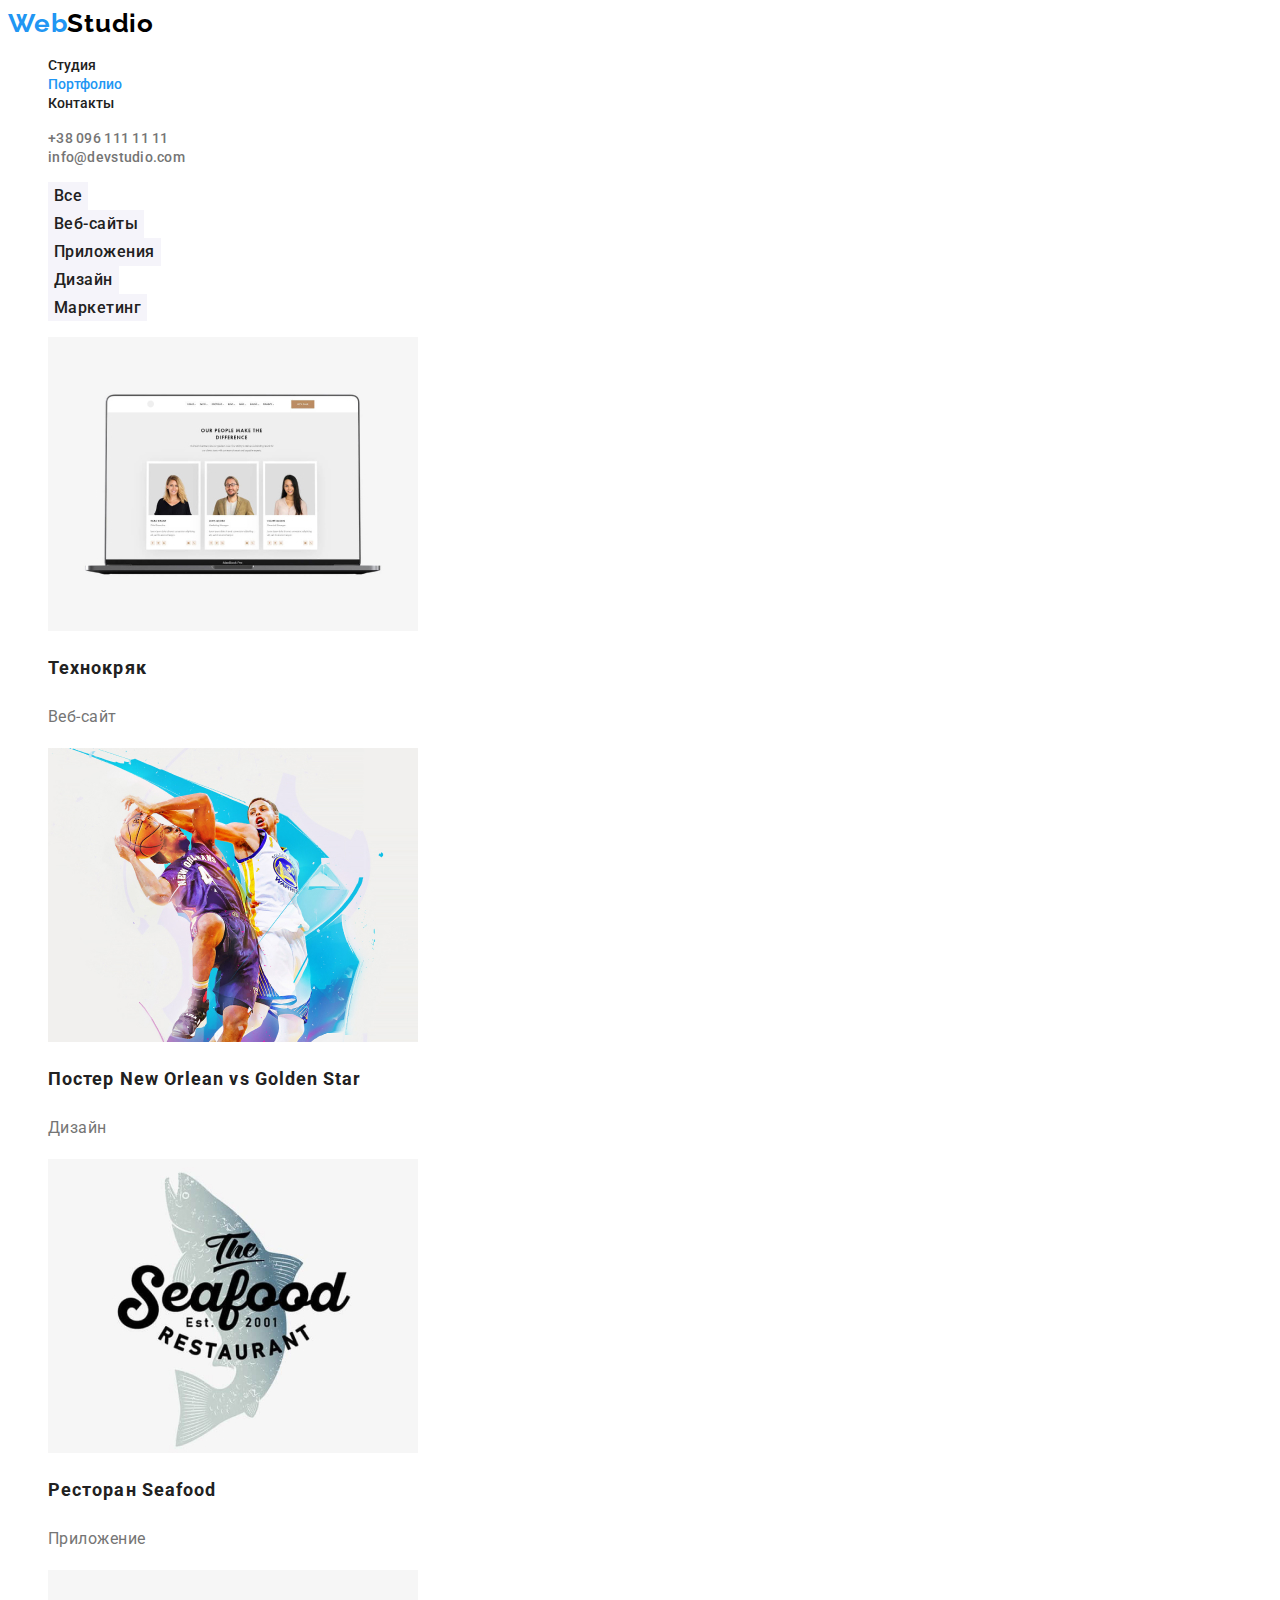
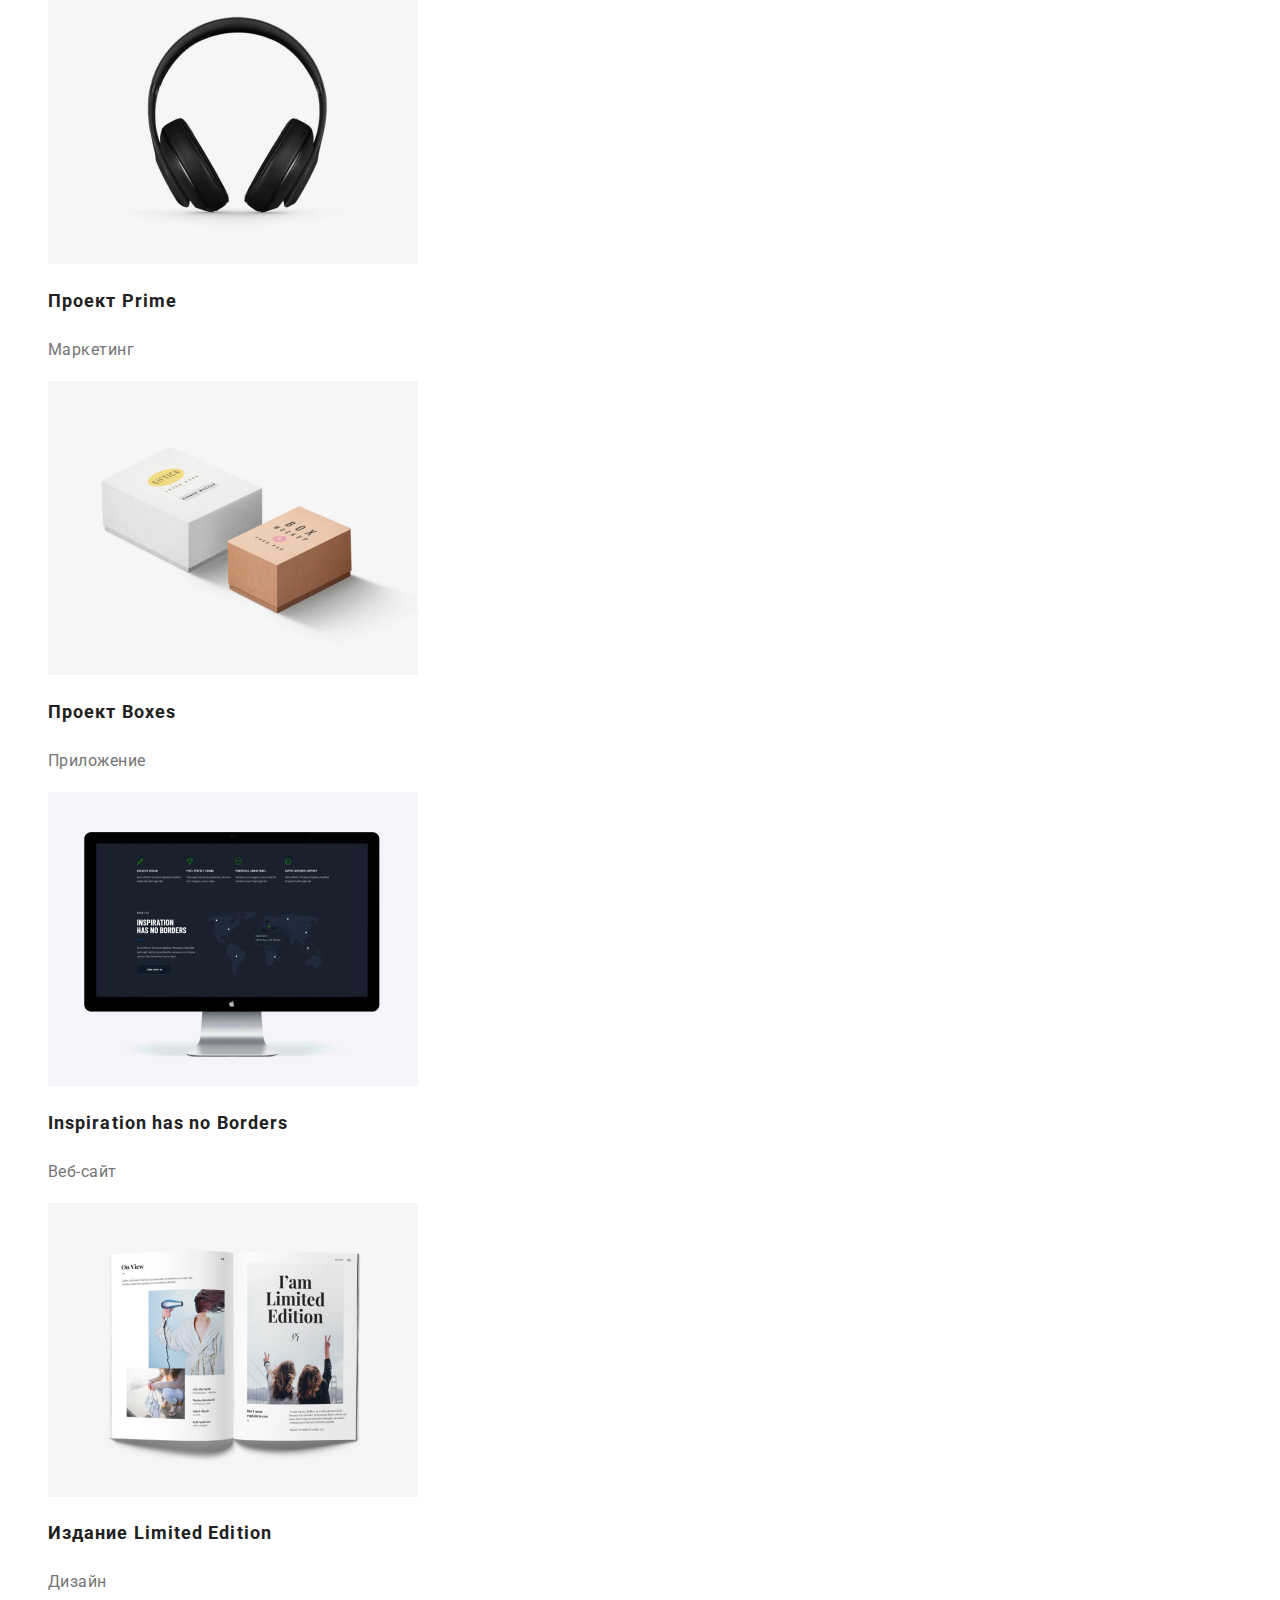
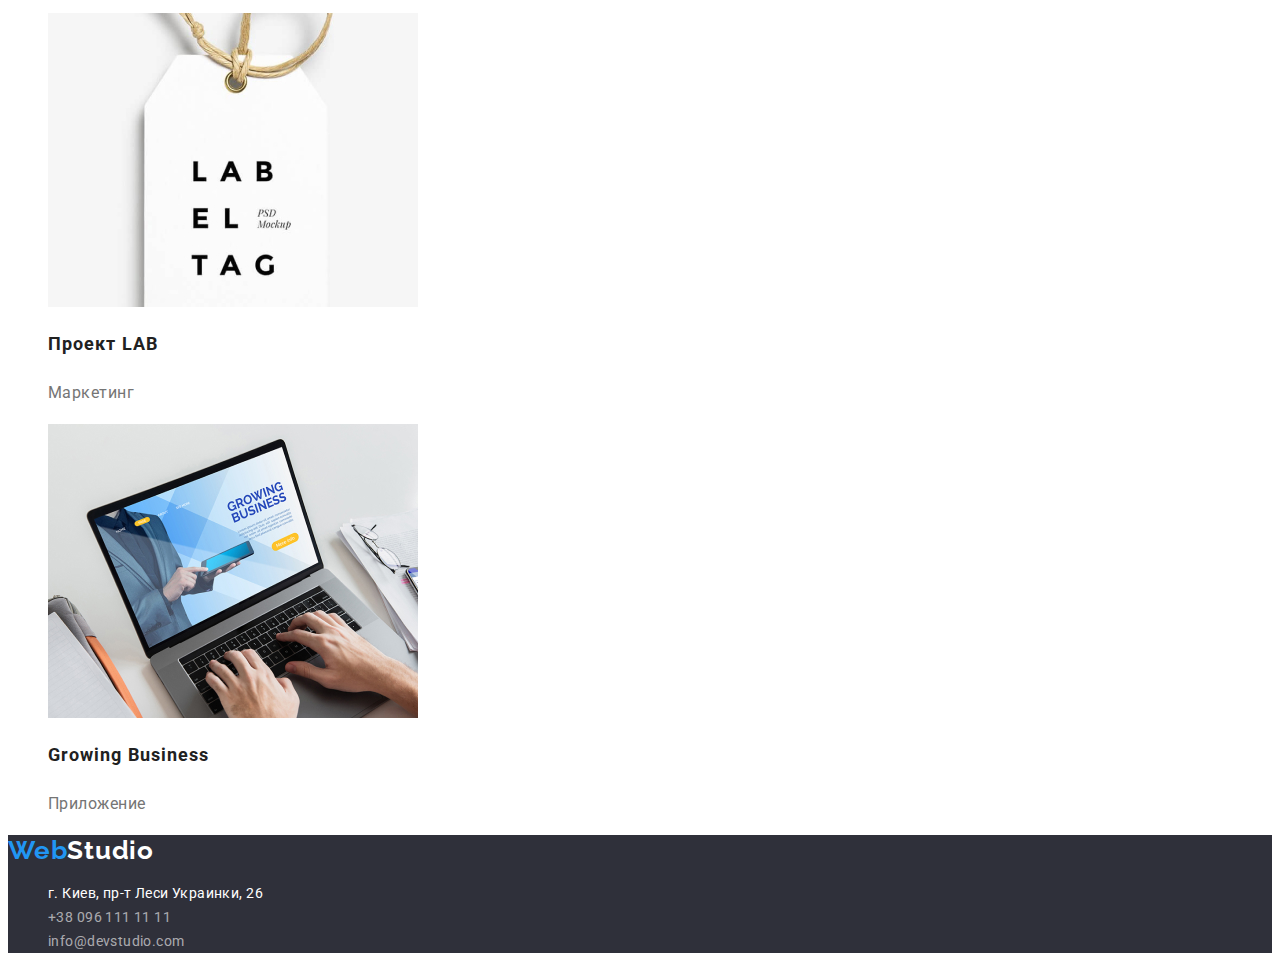
==== portfolio.html @ de0d5127 "HW 2 copy" ====
<!DOCTYPE html>
<html lang="ru">
<head>
    <meta charset="UTF-8">
    <meta http-equiv="X-UA-Compatible" content="IE=edge">
    <meta name="viewport" content="width=device-width, initial-scale=1.0">
    <link rel="preconnect" href="https://fonts.googleapis.com">
    <link rel="preconnect" href="https://fonts.gstatic.com" crossorigin>
    <link href="https://fonts.googleapis.com/css2?family=Raleway:wght@700&family=Roboto:wght@400;500;700;900&display=swap"
        rel="stylesheet">
    <link rel="stylesheet" href="./css/styles.css" />
    <title>Портфолио</title>
</head>
<body class="background">
    <header>
        <nav>
            <a href="./index.html" class="studio-name">Web<span class="second-logo-color-header">Studio</span></a>
            <ul class="no-li-style">
                <li><a class="link" href="./index.html">Студия</a></li>
                <li><a class="link current" href="./portfolio.html">Портфолио</a></li>
                <li><a class="link" href="">Контакты</a></li>
            </ul>
        </nav>
        <ul class="no-li-style">
            <li><a class="header-contacts" href="tel:+380961111111">+38 096 111 11 11</a></li>
            <li><a class="header-contacts" href="mailto:info@devstudio.com">info@devstudio.com</a></li>
        </ul>
    </header>
    <main>
        <section>
            <h1 class="hidding-text">Портфолио</h1>
            <ul class="no-li-style">
                <li><button class="portfolio-button" type="button">Все</button></li>
                <li><button class="portfolio-button" type="button">Веб-сайты</button></li>
                <li><button class="portfolio-button" type="button">Приложения</button></li>
                <li><button class="portfolio-button" type="button">Дизайн</button></li>
                <li><button class="portfolio-button" type="button">Маркетинг</button></li>
            </ul>
            
            <ul class="no-li-style">
                <li>
                    <img src="./images/group_1.jpg" alt="" width="370">
                    <h2 class="portfolio-name">Технокряк</h3>
                    <p class="portfolio-text">Веб-сайт</p>
                </li>
                <li>
                    <img src="./images/group_2.jpg" alt="" width="370">
                    <h2 class="portfolio-name">Постер <span lang="en">New Orlean vs Golden Star</span></h3>
                    <p class="portfolio-text">Дизайн</p>
                </li>
                <li>
                    <img src="./images/group_3.jpg" alt="" width="370">
                    <h2 class="portfolio-name">Ресторан <span lang="en">Seafood</span></h3>
                    <p class="portfolio-text">Приложение</p>
                </li>
                <li>
                    <img src="./images/group_4.jpg" alt="" width="370">
                    <h2 class="portfolio-name">Проект <span lang="en">Prime</span></h3>
                    <p class="portfolio-text">Маркетинг</p>
                </li>
                <li>
                    <img src="./images/group_5.jpg" alt="" width="370">
                    <h2 class="portfolio-name">Проект <span lang="en">Boxes</span></h3>
                    <p class="portfolio-text">Приложение</p>
                </li>
                <li>
                    <img src="./images/group_6.jpg" alt="" width="370">
                    <h2 class="portfolio-name" lang="en">Inspiration has no Borders</h3>
                    <p class="portfolio-text">Веб-сайт</p>
                </li>
                <li>
                    <img src="./images/group_7.jpg" alt="" width="370">
                    <h2 class="portfolio-name">Издание <span lang="en">Limited Edition</span></h3>
                    <p class="portfolio-text">Дизайн</p>
                </li>
                <li>
                    <img src="./images/group_8.jpg" alt="" width="370">
                    <h2 class="portfolio-name">Проект <span lang="en">LAB</span></h3>
                    <p class="portfolio-text">Маркетинг</p>
                </li>
                <li>
                    <img src="./images/group_9.jpg" alt="" width="370">
                    <h2 class="portfolio-name" lang="en">Growing Business</h3>
                    <p class="portfolio-text">Приложение</p>
                </li>
            </ul>
        </section>

    </main>
    <footer class="footer-section">
        <a href="./index.html" class="studio-name">Web<span class="second-logo-color-footer">Studio</span></a>
        <address>
            <ul class="no-li-style">
                <li class="studio-adress">г. Киев, пр-т Леси Украинки, 26</li>
                <li><a class="footer-contacts" href="tel:+380961111111">+38 096 111 11 11</a></li>
                <li><a class="footer-contacts" href="mailto:info@devstudio.com">info@devstudio.com</a></li>
            </ul>
        </address>
    </footer>
</body>
</html>
---- css/styles.css ----
:root {
  --studio-color: #2196f3;
  --second-studio-color: #212121;
  --third-studio-color: #757575;
  --main-background-color: #ffffff;
  --first-logo-color: #ffffff;
  --second-logo-color: #000000;
  --main-heading-color: #ffffff;
  --active-text-color: #ffffff;
  --second-background-color: #f5f4fa;
  --third-background-color: #2f303a;
  --footer-contacts-color: rgba(255, 255, 255, 0.6);
}

body {
  font-family: 'Roboto', sans-serif;
  background-color: var(--main-background-color);
  color: var(--third-studio-color);
}

.link.current {
  color: var(--studio-color);
}

.studio-name {
  font-family: Raleway, sans-serif;
  font-weight: bold;
  font-size: 26px;
  line-height: 1.19;
  text-decoration: none;
  letter-spacing: 0.03em;
  color: var(--studio-color);
}

.second-logo-color-footer {
  color: var(--first-logo-color);
}

.second-logo-color-header {
  color: var(--second-logo-color);
}

.link {
  font-weight: 500;
  font-size: 14px;
  line-height: 1.14;
  list-style-type: none;
  text-decoration: none;
  color: var(--second-studio-color);
}

.link:hover,
.link:focus {
  color: var(--studio-color);
}

.no-li-style {
  list-style-type: none;
}

.header-contacts {
  font-weight: 500;
  font-size: 14px;
  line-height: 1.14;
  letter-spacing: 0.02em;
  color: var(--third-studio-color);
  text-decoration: none;
}
.header-contacts:hover,
.header-contacts:focus {
  color: var(--studio-color);
}

.footer-contacts {
  font-style: normal;
  font-weight: normal;
  font-size: 14px;
  line-height: 1.7;
  letter-spacing: 0.03em;
  color: var(--footer-contacts-color);
  text-decoration: none;
}

.footer-contacts:hover,
.footer-contacts:focus {
  color: var(--studio-color);
}

.studio-adress {
  font-style: normal;
  font-weight: normal;
  font-size: 14px;
  line-height: 1.7;
  letter-spacing: 0.03em;
  color: var(--first-logo-color);
}

.footer-section,
.hero-section {
  background-color: var(--third-background-color);
}

.team-section {
  background-color: var(--second-background-color);
}

.first-heading {
  font-style: normal;
  font-weight: 900;
  font-size: 44px;
  line-height: 1.36;
  text-align: center;
  letter-spacing: 0.06em;
  text-transform: uppercase;
  color: var(--main-heading-color);
}

.peculiarities-heading {
  font-style: normal;
  font-weight: bold;
  font-size: 14px;
  line-height: 1.14;
  letter-spacing: 0.03em;
  text-transform: uppercase;
  color: var(--second-studio-color);
}

.team-member-name {
  font-style: normal;
  font-weight: 500;
  font-size: 16px;
  line-height: 1.18;
  text-align: center;
  letter-spacing: 0.03em;
  color: var(--second-studio-color);
}

.peculiarities-text {
  font-size: 14px;
  line-height: 1.71;
  letter-spacing: 0.03em;
}

.our-worcks-heading,
.our-team-heading {
  font-style: normal;
  font-weight: bold;
  font-size: 36px;
  line-height: 1.16;
  text-align: center;
  letter-spacing: 0.03em;
  color: var(--second-studio-color);
}

.position {
  font-weight: normal;
  font-size: 16px;
  line-height: 1.18;
  text-align: center;
  letter-spacing: 0.03em;
}

.hero-section-button {
  background: var(--studio-color);
  font-family: Roboto;
  box-shadow: 0px 4px 4px rgba(0, 0, 0, 0.15);
  font-style: normal;
  font-weight: bold;
  font-size: 16px;
  line-height: 1.87;
  display: flex;
  align-items: center;
  text-align: center;
  letter-spacing: 0.06em;
  color: var(--active-text-color);
  cursor: pointer;
  border: 0;
}

.portfolio-button {
  background: var(--second-background-color);
  font-family: Roboto;
  font-weight: 500;
  font-size: 16px;
  line-height: 1.62;
  text-align: center;
  letter-spacing: 0.03em;
  color: var(--second-studio-color);
  cursor: pointer;
  border: 0;
}

.portfolio-button:hover,
.portfolio-button:focus,
.portfolio-button:active {
  color: var(--active-text-color);
  background: var(--studio-color);
  box-shadow: 0px 3px 1px rgba(0, 0, 0, 0.1), 0px 1px 2px rgba(0, 0, 0, 0.08),
    0px 2px 2px rgba(0, 0, 0, 0.12);
}

.portfolio-name {
  font-weight: bold;
  font-size: 18px;
  line-height: 2;
  letter-spacing: 0.06em;
  color: var(--second-studio-color);
}

.portfolio-text {
  font-weight: normal;
  font-size: 16px;
  line-height: 1.87;
  letter-spacing: 0.03em;
  color: var(--third-studio-color);
}

.team-member-cart {
  background-color: var(--main-background-color);
}

.hidding-text {
  display: none;
}
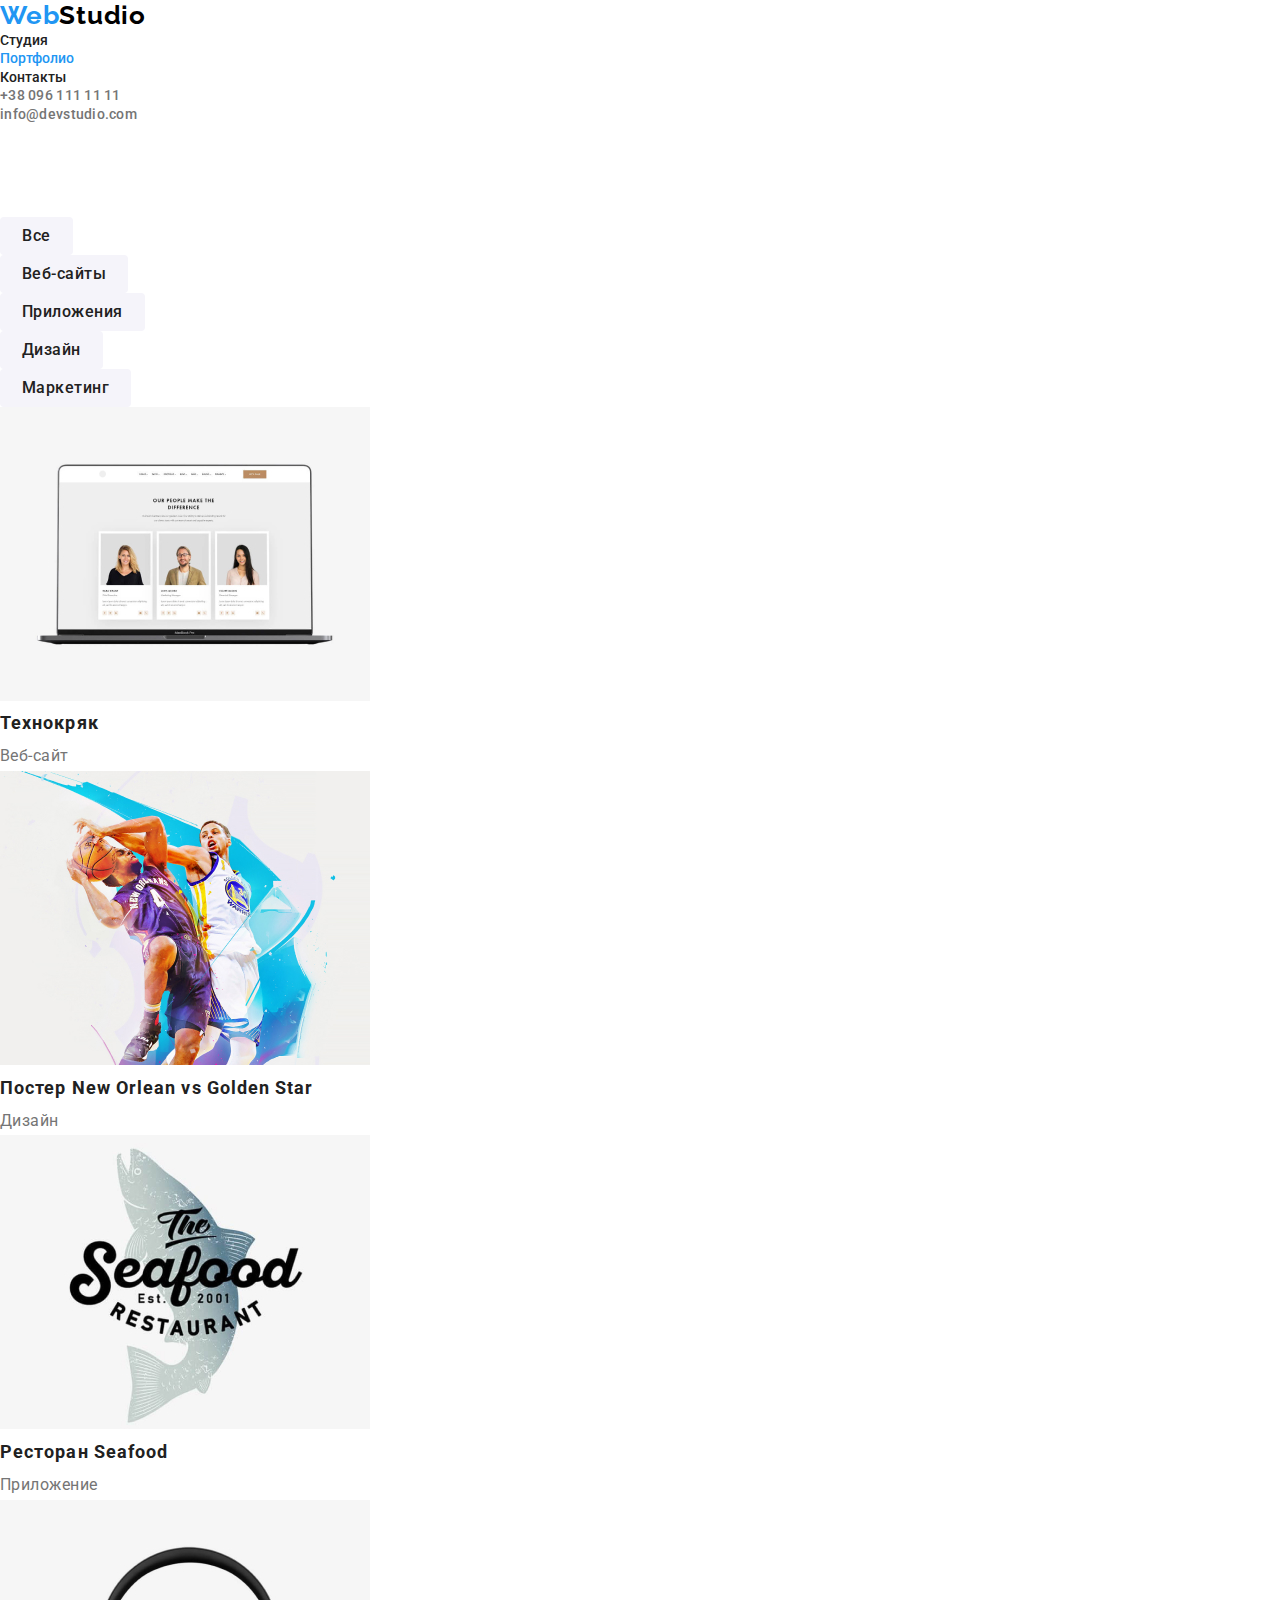
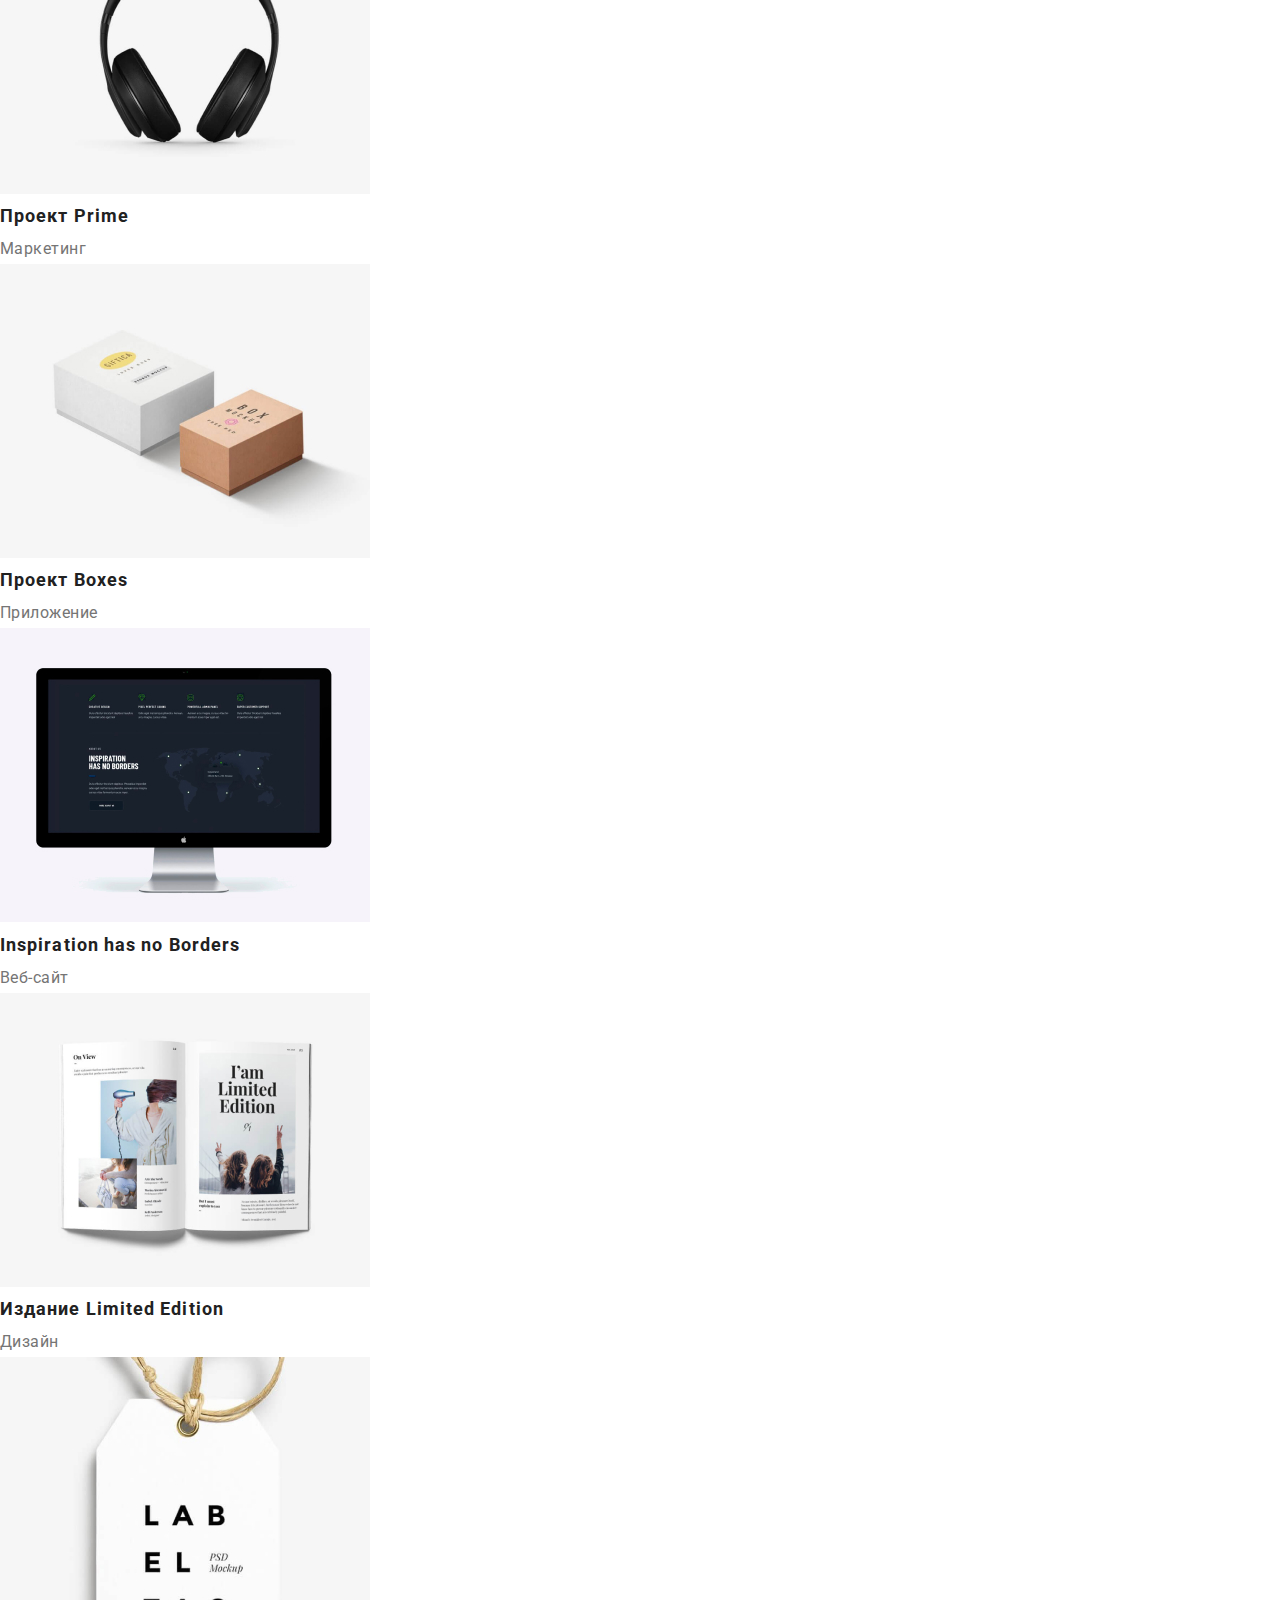
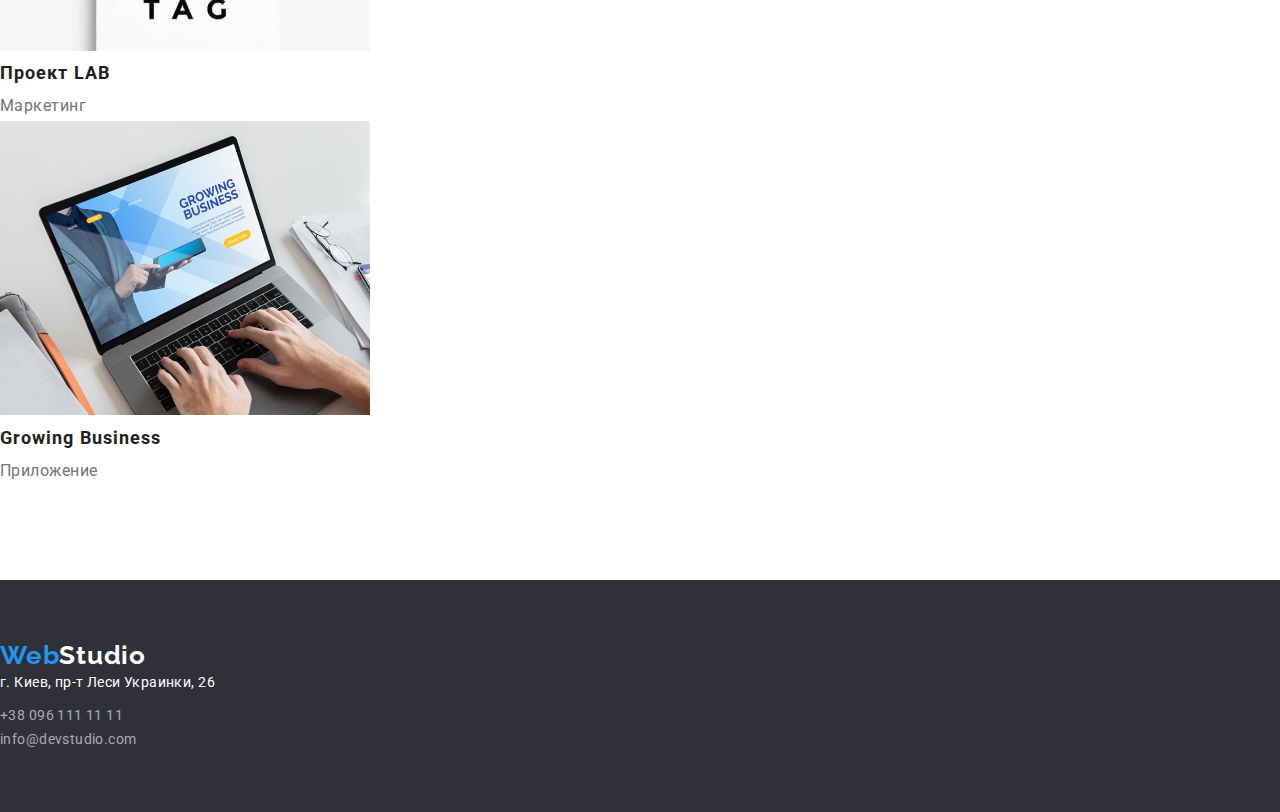
==== commit f20f58f5: "расставляет элементы по блокам" ====
--- a/portfolio.html
+++ b/portfolio.html
@@ -8,6 +8,7 @@
     <link rel="preconnect" href="https://fonts.gstatic.com" crossorigin>
     <link href="https://fonts.googleapis.com/css2?family=Raleway:wght@700&family=Roboto:wght@400;500;700;900&display=swap"
         rel="stylesheet">
+    <link rel="stylesheet" href="./css/modern-normalize.css" />
     <link rel="stylesheet" href="./css/styles.css" />
     <title>Портфолио</title>
 </head>
@@ -27,7 +28,7 @@
         </ul>
     </header>
     <main>
-        <section>
+        <section class="section">
             <h1 class="hidding-text">Портфолио</h1>
             <ul class="no-li-style">
                 <li><button class="portfolio-button" type="button">Все</button></li>
--- a/css/styles.css
+++ b/css/styles.css
@@ -10,6 +10,22 @@
   --second-background-color: #f5f4fa;
   --third-background-color: #2f303a;
   --footer-contacts-color: rgba(255, 255, 255, 0.6);
+  --border-color: #ececec;
+}
+
+h1,
+h2,
+h3,
+h4,
+h5,
+h6,
+p {
+  margin: 0;
+}
+
+ul {
+  margin: 0;
+  padding: 0;
 }
 
 body {
@@ -17,45 +33,20 @@
   background-color: var(--main-background-color);
   color: var(--third-studio-color);
 }
-
-.link.current {
-  color: var(--studio-color);
-}
-
-.studio-name {
-  font-family: Raleway, sans-serif;
-  font-weight: bold;
-  font-size: 26px;
-  line-height: 1.19;
-  text-decoration: none;
-  letter-spacing: 0.03em;
-  color: var(--studio-color);
-}
-
-.second-logo-color-footer {
-  color: var(--first-logo-color);
+/* HEADER */
+
+.container {
+  width: 1200px;
+  padding: 0 15px;
+  margin: 0 auto;
+}
+
+.header {
+  border: 1px solid var(--border-color);
 }
 
 .second-logo-color-header {
   color: var(--second-logo-color);
-}
-
-.link {
-  font-weight: 500;
-  font-size: 14px;
-  line-height: 1.14;
-  list-style-type: none;
-  text-decoration: none;
-  color: var(--second-studio-color);
-}
-
-.link:hover,
-.link:focus {
-  color: var(--studio-color);
-}
-
-.no-li-style {
-  list-style-type: none;
 }
 
 .header-contacts {
@@ -71,38 +62,79 @@
   color: var(--studio-color);
 }
 
-.footer-contacts {
-  font-style: normal;
-  font-weight: normal;
-  font-size: 14px;
-  line-height: 1.7;
-  letter-spacing: 0.03em;
-  color: var(--footer-contacts-color);
+.header-container {
+  display: flex;
+  align-items: center;
+  justify-content: space-between;
+  padding-top: 25px;
+  padding-bottom: 25px;
+}
+
+.nav-container {
+  display: flex;
+  align-items: center;
+}
+
+.header-links-container {
+  list-style-type: none;
+  display: flex;
+}
+
+.header-contacts-container {
+  list-style-type: none;
+  display: flex;
+}
+
+.link.current {
+  color: var(--studio-color);
+}
+
+.header-links {
+  margin-right: 50px;
+}
+
+.header-links:last-child {
+  margin-right: 0px;
+}
+
+.header-contacts-link {
+  margin-left: 50px;
+}
+
+.header-contacts-link:first-child {
+  margin-left: 0px;
+}
+
+.studio-name {
+  font-family: Raleway, sans-serif;
+  font-weight: bold;
+  font-size: 26px;
+  line-height: 1.19;
   text-decoration: none;
-}
-
-.footer-contacts:hover,
-.footer-contacts:focus {
-  color: var(--studio-color);
-}
-
-.studio-adress {
-  font-style: normal;
-  font-weight: normal;
-  font-size: 14px;
-  line-height: 1.7;
-  letter-spacing: 0.03em;
+  letter-spacing: 0.03em;
+  color: var(--studio-color);
+  margin-right: 93px;
+}
+
+.second-logo-color-footer {
   color: var(--first-logo-color);
 }
 
-.footer-section,
-.hero-section {
-  background-color: var(--third-background-color);
-}
-
-.team-section {
-  background-color: var(--second-background-color);
-}
+.link {
+  font-weight: 500;
+  font-size: 14px;
+  line-height: 1.14;
+  list-style-type: none;
+  text-decoration: none;
+  color: var(--second-studio-color);
+}
+
+.link:hover,
+.link:focus {
+  color: var(--studio-color);
+}
+
+/* HERO */
 
 .first-heading {
   font-style: normal;
@@ -113,6 +145,44 @@
   letter-spacing: 0.06em;
   text-transform: uppercase;
   color: var(--main-heading-color);
+  width: 696px;
+  min-height: 120px;
+  margin: 0px auto 30px auto;
+}
+
+.hero-section-button {
+  background: var(--studio-color);
+  font-family: Roboto;
+  box-shadow: 0px 4px 4px rgba(0, 0, 0, 0.15);
+  font-style: normal;
+  font-weight: bold;
+  font-size: 16px;
+  line-height: 1.87;
+  display: flex;
+  align-items: center;
+  text-align: center;
+  letter-spacing: 0.06em;
+  color: var(--active-text-color);
+  cursor: pointer;
+  border: 0;
+  border-radius: 4px;
+  margin: 0 auto;
+  padding: 10px 32px;
+  min-height: 200;
+  height: 50;
+}
+
+.hero-section {
+  display: flex;
+  background-color: var(--third-background-color);
+  padding-bottom: 200px;
+  padding-top: 200px;
+}
+
+/* PRECULIARITIES */
+
+.hidding-text {
+  display: none;
 }
 
 .peculiarities-heading {
@@ -123,6 +193,78 @@
   letter-spacing: 0.03em;
   text-transform: uppercase;
   color: var(--second-studio-color);
+  margin-bottom: 10px;
+}
+
+.peculiarities-text {
+  font-size: 14px;
+  line-height: 1.71;
+  letter-spacing: 0.03em;
+}
+
+.peculiarities-container {
+  margin-right: 30px;
+}
+
+.peculiarities-container:last-child {
+  margin-right: 0;
+  width: 270;
+  height: 75px;
+}
+
+.peculiarities-list {
+  list-style-type: none;
+  display: flex;
+  justify-content: space-between;
+}
+
+/* OUR WORCKS */
+
+.our-worcks-heading {
+  font-style: normal;
+  font-weight: bold;
+  font-size: 36px;
+  line-height: 1.16;
+  text-align: center;
+  letter-spacing: 0.03em;
+  color: var(--second-studio-color);
+  margin-bottom: 50px;
+}
+
+.our-worcks-list {
+  list-style-type: none;
+  display: flex;
+  justify-content: space-between;
+}
+
+.our-worcks-container {
+  margin-right: 30px;
+}
+
+.our-worcks-container:last-child {
+  margin-right: 0px;
+}
+
+/* OUR TEAM */
+.team-section {
+  background-color: var(--second-background-color);
+}
+
+.our-team-heading {
+  font-style: normal;
+  font-weight: bold;
+  font-size: 36px;
+  line-height: 1.16;
+  text-align: center;
+  letter-spacing: 0.03em;
+  color: var(--second-studio-color);
+  margin-bottom: 50px;
+}
+
+.our-team-list {
+  list-style-type: none;
+  display: flex;
+  text-align: center;
 }
 
 .team-member-name {
@@ -130,51 +272,80 @@
   font-weight: 500;
   font-size: 16px;
   line-height: 1.18;
-  text-align: center;
-  letter-spacing: 0.03em;
-  color: var(--second-studio-color);
-}
-
-.peculiarities-text {
-  font-size: 14px;
-  line-height: 1.71;
-  letter-spacing: 0.03em;
-}
-
-.our-worcks-heading,
-.our-team-heading {
-  font-style: normal;
-  font-weight: bold;
-  font-size: 36px;
-  line-height: 1.16;
-  text-align: center;
-  letter-spacing: 0.03em;
-  color: var(--second-studio-color);
+  letter-spacing: 0.03em;
+  color: var(--second-studio-color);
+  margin-bottom: 10px;
 }
 
 .position {
   font-weight: normal;
   font-size: 16px;
   line-height: 1.18;
-  text-align: center;
-  letter-spacing: 0.03em;
-}
-
-.hero-section-button {
-  background: var(--studio-color);
-  font-family: Roboto;
-  box-shadow: 0px 4px 4px rgba(0, 0, 0, 0.15);
-  font-style: normal;
-  font-weight: bold;
-  font-size: 16px;
-  line-height: 1.87;
-  display: flex;
-  align-items: center;
-  text-align: center;
-  letter-spacing: 0.06em;
-  color: var(--active-text-color);
-  cursor: pointer;
-  border: 0;
+  letter-spacing: 0.03em;
+}
+
+.team-member-cart {
+  background-color: var(--main-background-color);
+  margin-right: 30px;
+}
+
+.team-member-cart:last-child {
+  margin-right: 0px;
+}
+
+.team-member-cart-bottom {
+  box-shadow: 0px 1px 3px rgba(0, 0, 0, 0.12), 0px 1px 1px rgba(0, 0, 0, 0.14),
+    0px 2px 1px rgba(0, 0, 0, 0.2);
+  border-radius: 0px 0px 4px 4px;
+  padding: 30px 0;
+}
+
+/* FOOTER */
+.footer-studio-name {
+  font-family: Raleway, sans-serif;
+  font-weight: bold;
+  font-size: 26px;
+  line-height: 1.19;
+  text-decoration: none;
+  letter-spacing: 0.03em;
+  color: var(--studio-color);
+  margin-right: 93px;
+  margin-bottom: 20px;
+}
+
+.studio-adress {
+  font-style: normal;
+  font-weight: normal;
+  font-size: 14px;
+  line-height: 1.7;
+  letter-spacing: 0.03em;
+  color: var(--first-logo-color);
+  margin-bottom: 10px;
+}
+
+.footer-contacts {
+  font-style: normal;
+  font-weight: normal;
+  font-size: 14px;
+  line-height: 1.7;
+  letter-spacing: 0.03em;
+  color: var(--footer-contacts-color);
+  text-decoration: none;
+  margin-bottom: 8px;
+}
+
+.footer-contacts:last-child {
+  margin-bottom: 0;
+}
+
+.footer-contacts:hover,
+.footer-contacts:focus {
+  color: var(--studio-color);
+}
+
+.footer-section {
+  background-color: var(--third-background-color);
+  padding: 60px 0 60px 0;
 }
 
 .portfolio-button {
@@ -188,6 +359,10 @@
   color: var(--second-studio-color);
   cursor: pointer;
   border: 0;
+  border-radius: 4px;
+  padding: 6px 22px;
+  height: 38px;
+  min-width: 73px;
 }
 
 .portfolio-button:hover,
@@ -215,10 +390,11 @@
   color: var(--third-studio-color);
 }
 
-.team-member-cart {
-  background-color: var(--main-background-color);
-}
-
-.hidding-text {
-  display: none;
-}
+.section {
+  padding-bottom: 94px;
+  padding-top: 94px;
+}
+
+.no-li-style {
+  list-style-type: none;
+}
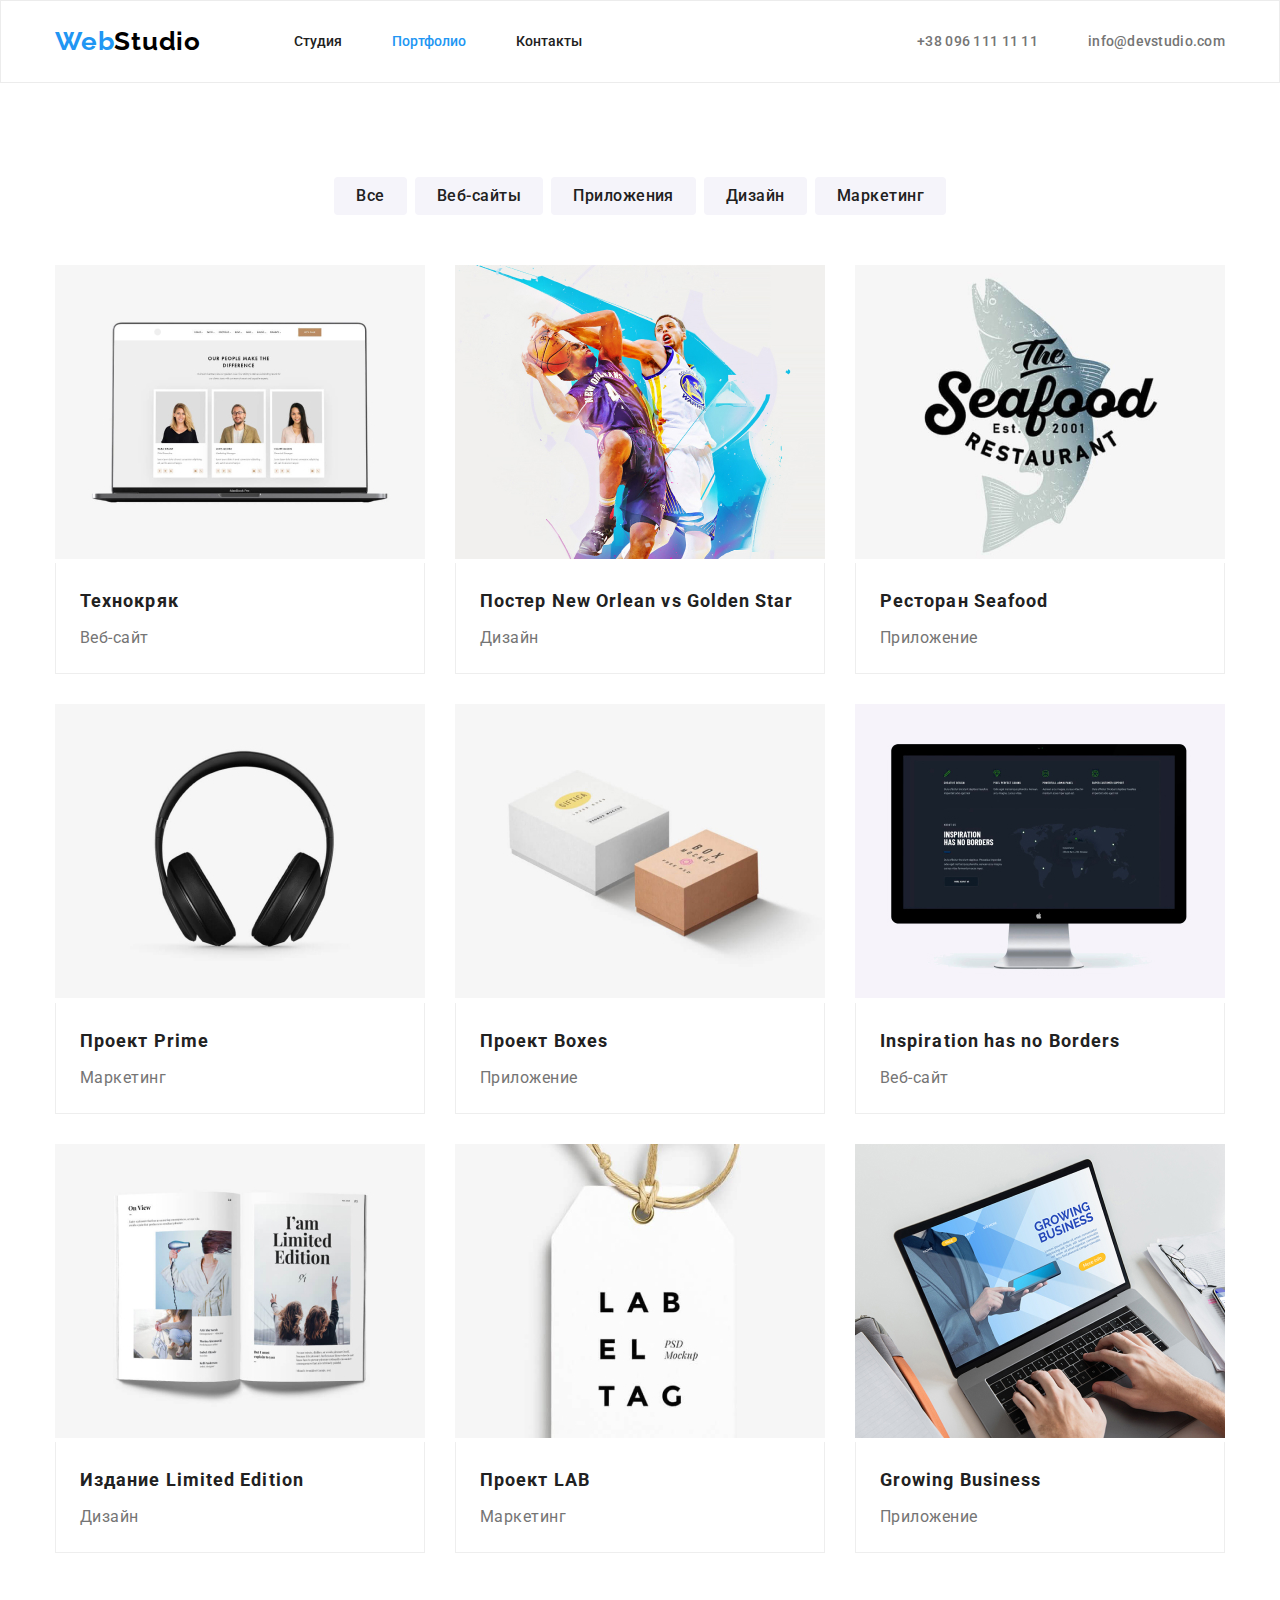
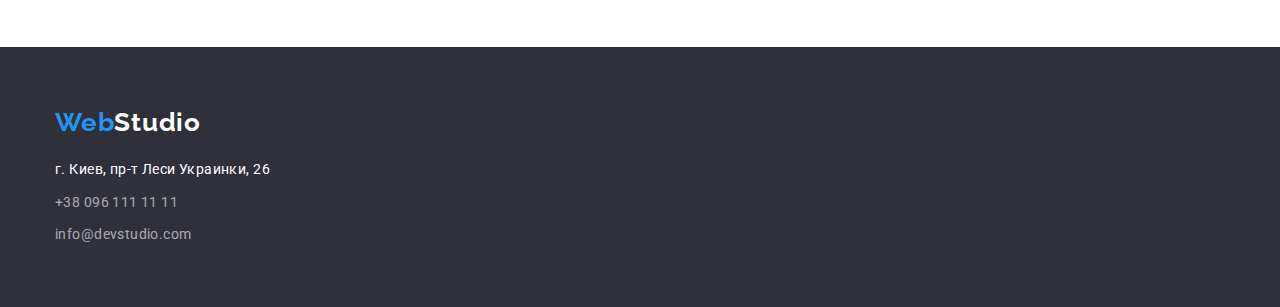
==== commit 02f55866: "расставляет элементы по блокам (портфолио)" ====
--- a/portfolio.html
+++ b/portfolio.html
@@ -13,90 +13,115 @@
     <title>Портфолио</title>
 </head>
 <body class="background">
-    <header>
-        <nav>
-            <a href="./index.html" class="studio-name">Web<span class="second-logo-color-header">Studio</span></a>
-            <ul class="no-li-style">
-                <li><a class="link" href="./index.html">Студия</a></li>
-                <li><a class="link current" href="./portfolio.html">Портфолио</a></li>
-                <li><a class="link" href="">Контакты</a></li>
+    <header class="header">
+        <div class="container header-container">
+            <nav class="nav-container">
+                <a href="./index.html" class="studio-name">Web<span class="second-logo-color-header">Studio</span></a>
+                <ul class="header-links-container">
+                    <li class="header-links"><a class="link" href="./index.html">Студия</a></li>
+                    <li class="header-links"><a class="link current" href="./portfolio.html">Портфолио</a></li>
+                    <li class="header-links"><a class="link" href="">Контакты</a></li>
+                </ul>
+            </nav>
+            <ul class="header-contacts-container">
+                <li class="header-contacts-link"><a class="header-contacts" href="tel:+380961111111">+38 096 111 11 11</a>
+                </li>
+                <li class="header-contacts-link"><a class="header-contacts"
+                        href="mailto:info@devstudio.com">info@devstudio.com</a></li>
             </ul>
-        </nav>
-        <ul class="no-li-style">
-            <li><a class="header-contacts" href="tel:+380961111111">+38 096 111 11 11</a></li>
-            <li><a class="header-contacts" href="mailto:info@devstudio.com">info@devstudio.com</a></li>
-        </ul>
+        </div>
     </header>
     <main>
         <section class="section">
-            <h1 class="hidding-text">Портфолио</h1>
-            <ul class="no-li-style">
-                <li><button class="portfolio-button" type="button">Все</button></li>
-                <li><button class="portfolio-button" type="button">Веб-сайты</button></li>
-                <li><button class="portfolio-button" type="button">Приложения</button></li>
-                <li><button class="portfolio-button" type="button">Дизайн</button></li>
-                <li><button class="portfolio-button" type="button">Маркетинг</button></li>
-            </ul>
-            
-            <ul class="no-li-style">
-                <li>
-                    <img src="./images/group_1.jpg" alt="" width="370">
-                    <h2 class="portfolio-name">Технокряк</h3>
-                    <p class="portfolio-text">Веб-сайт</p>
-                </li>
-                <li>
-                    <img src="./images/group_2.jpg" alt="" width="370">
-                    <h2 class="portfolio-name">Постер <span lang="en">New Orlean vs Golden Star</span></h3>
-                    <p class="portfolio-text">Дизайн</p>
-                </li>
-                <li>
-                    <img src="./images/group_3.jpg" alt="" width="370">
-                    <h2 class="portfolio-name">Ресторан <span lang="en">Seafood</span></h3>
-                    <p class="portfolio-text">Приложение</p>
-                </li>
-                <li>
-                    <img src="./images/group_4.jpg" alt="" width="370">
-                    <h2 class="portfolio-name">Проект <span lang="en">Prime</span></h3>
-                    <p class="portfolio-text">Маркетинг</p>
-                </li>
-                <li>
-                    <img src="./images/group_5.jpg" alt="" width="370">
-                    <h2 class="portfolio-name">Проект <span lang="en">Boxes</span></h3>
-                    <p class="portfolio-text">Приложение</p>
-                </li>
-                <li>
-                    <img src="./images/group_6.jpg" alt="" width="370">
-                    <h2 class="portfolio-name" lang="en">Inspiration has no Borders</h3>
-                    <p class="portfolio-text">Веб-сайт</p>
-                </li>
-                <li>
-                    <img src="./images/group_7.jpg" alt="" width="370">
-                    <h2 class="portfolio-name">Издание <span lang="en">Limited Edition</span></h3>
-                    <p class="portfolio-text">Дизайн</p>
-                </li>
-                <li>
-                    <img src="./images/group_8.jpg" alt="" width="370">
-                    <h2 class="portfolio-name">Проект <span lang="en">LAB</span></h3>
-                    <p class="portfolio-text">Маркетинг</p>
-                </li>
-                <li>
-                    <img src="./images/group_9.jpg" alt="" width="370">
-                    <h2 class="portfolio-name" lang="en">Growing Business</h3>
-                    <p class="portfolio-text">Приложение</p>
-                </li>
-            </ul>
+            <div class="container">
+                <h1 class="hidding-text">Портфолио</h1>
+                <ul class="portfolio-button-container">
+                    <li class="portfolio-filter"><button class="portfolio-button" type="button">Все</button></li>
+                    <li class="portfolio-filter"><button class="portfolio-button" type="button">Веб-сайты</button></li>
+                    <li class="portfolio-filter"><button class="portfolio-button" type="button">Приложения</button></li>
+                    <li class="portfolio-filter"><button class="portfolio-button" type="button">Дизайн</button></li>
+                    <li class="portfolio-filter"><button class="portfolio-button" type="button">Маркетинг</button></li>
+                </ul>
+                
+                <ul class="project-list">
+                    <li class="project">
+                        <img src="./images/group_1.jpg" alt="" width="370">
+                        <div class="project-cart-bottom"> 
+                            <h2 class="project-name">Технокряк</h3>
+                            <p class="project-text">Веб-сайт</p>
+                    </li>
+                    <li class="project">
+                        <img src="./images/group_2.jpg" alt="" width="370">
+                        <div class="project-cart-bottom"> 
+                            <h2 class="project-name">Постер <span lang="en">New Orlean vs Golden Star</span></h3>
+                            <p class="project-text">Дизайн</p>
+                        </div>
+                    </li>
+                    <li class="project">
+                        <img src="./images/group_3.jpg" alt="" width="370">
+                        <div class="project-cart-bottom"> 
+                            <h2 class="project-name">Ресторан <span lang="en">Seafood</span></h3>
+                            <p class="project-text">Приложение</p>
+                        </div>
+                    </li>
+                    <li class="project">
+                        <img src="./images/group_4.jpg" alt="" width="370">
+                        <div class="project-cart-bottom"> 
+                            <h2 class="project-name">Проект <span lang="en">Prime</span></h3>
+                            <p class="project-text">Маркетинг</p>
+                        </div>
+                    </li>
+                    <li class="project">
+                        <img src="./images/group_5.jpg" alt="" width="370">
+                        <div class="project-cart-bottom"> 
+                            <h2 class="project-name">Проект <span lang="en">Boxes</span></h3>
+                            <p class="project-text">Приложение</p>
+                        </div>
+                    </li>
+                    <li class="project">
+                        <img src="./images/group_6.jpg" alt="" width="370">
+                        <div class="project-cart-bottom"> 
+                            <h2 class="project-name" lang="en">Inspiration has no Borders</h3>
+                            <p class="project-text">Веб-сайт</p>
+                        </div>
+                    </li>
+                    <li class="project">
+                        <img src="./images/group_7.jpg" alt="" width="370">
+                        <div class="project-cart-bottom"> 
+                            <h2 class="project-name">Издание <span lang="en">Limited Edition</span></h3>
+                            <p class="project-text">Дизайн</p>
+                        </div>
+                    </li>
+                    <li class="project">
+                        <img src="./images/group_8.jpg" alt="" width="370">
+                        <div class="project-cart-bottom"> 
+                            <h2 class="project-name">Проект <span lang="en">LAB</span></h3>
+                            <p class="project-text">Маркетинг</p>
+                        </div>
+                    </li>
+                    <li class="project">
+                        <img src="./images/group_9.jpg" alt="" width="370">
+                        <div class="project-cart-bottom"> 
+                            <h2 class="project-name" lang="en">Growing Business</h3>
+                            <p class="project-text">Приложение</p>
+                        </div>
+                    </li>
+                </ul>
+            </div>
         </section>
 
     </main>
     <footer class="footer-section">
-        <a href="./index.html" class="studio-name">Web<span class="second-logo-color-footer">Studio</span></a>
-        <address>
-            <ul class="no-li-style">
-                <li class="studio-adress">г. Киев, пр-т Леси Украинки, 26</li>
-                <li><a class="footer-contacts" href="tel:+380961111111">+38 096 111 11 11</a></li>
-                <li><a class="footer-contacts" href="mailto:info@devstudio.com">info@devstudio.com</a></li>
-            </ul>
-        </address>
+        <div class="container">
+            <a href="./index.html" class="footer-studio-name">Web<span class="second-logo-color-footer">Studio</span></a>
+            <address>
+                <ul class="footer-list">
+                    <li class="studio-adress">г. Киев, пр-т Леси Украинки, 26</li>
+                    <li class="footer-contacts"><a class="footer-contacts-link" href="tel:+380961111111">+38 096 111 11 11</a></li>
+                    <li class="footer-contacts"><a class="footer-contacts-link" href="mailto:info@devstudio.com">info@devstudio.com</a></li>
+                </ul>
+            </address>
+        </div>
     </footer>
 </body>
 </html>--- a/css/styles.css
+++ b/css/styles.css
@@ -11,6 +11,7 @@
   --third-background-color: #2f303a;
   --footer-contacts-color: rgba(255, 255, 255, 0.6);
   --border-color: #ececec;
+  --portfolio-border-color: #eeeeee;
 }
 
 h1,
@@ -275,6 +276,7 @@
   letter-spacing: 0.03em;
   color: var(--second-studio-color);
   margin-bottom: 10px;
+  margin-top: 30px;
 }
 
 .position {
@@ -287,17 +289,14 @@
 .team-member-cart {
   background-color: var(--main-background-color);
   margin-right: 30px;
-}
-
-.team-member-cart:last-child {
-  margin-right: 0px;
-}
-
-.team-member-cart-bottom {
   box-shadow: 0px 1px 3px rgba(0, 0, 0, 0.12), 0px 1px 1px rgba(0, 0, 0, 0.14),
     0px 2px 1px rgba(0, 0, 0, 0.2);
   border-radius: 0px 0px 4px 4px;
-  padding: 30px 0;
+  padding-bottom: 30px;
+}
+
+.team-member-cart:last-child {
+  margin-right: 0px;
 }
 
 /* FOOTER */
@@ -309,8 +308,6 @@
   text-decoration: none;
   letter-spacing: 0.03em;
   color: var(--studio-color);
-  margin-right: 93px;
-  margin-bottom: 20px;
 }
 
 .studio-adress {
@@ -320,10 +317,11 @@
   line-height: 1.7;
   letter-spacing: 0.03em;
   color: var(--first-logo-color);
-  margin-bottom: 10px;
-}
-
-.footer-contacts {
+  margin-top: 20px;
+  margin-bottom: 9px;
+}
+
+.footer-contacts-link {
   font-style: normal;
   font-weight: normal;
   font-size: 14px;
@@ -334,18 +332,34 @@
   margin-bottom: 8px;
 }
 
+.footer-contacts {
+  margin-bottom: 9px;
+}
+
 .footer-contacts:last-child {
   margin-bottom: 0;
 }
 
-.footer-contacts:hover,
-.footer-contacts:focus {
+.footer-contacts-link:hover,
+.footer-contacts-link:focus {
   color: var(--studio-color);
 }
 
 .footer-section {
   background-color: var(--third-background-color);
   padding: 60px 0 60px 0;
+}
+
+.footer-list {
+  list-style-type: none;
+}
+
+/* PORTFOLIO */
+
+.portfolio-button-container {
+  list-style-type: none;
+  display: flex;
+  justify-content: center;
 }
 
 .portfolio-button {
@@ -363,6 +377,15 @@
   padding: 6px 22px;
   height: 38px;
   min-width: 73px;
+}
+
+.portfolio-filter {
+  margin-right: 8px;
+  margin-bottom: 50px;
+}
+
+.portfolio-filter:last-child {
+  margin-right: 0px;
 }
 
 .portfolio-button:hover,
@@ -374,27 +397,50 @@
     0px 2px 2px rgba(0, 0, 0, 0.12);
 }
 
-.portfolio-name {
+.section {
+  padding-bottom: 94px;
+  padding-top: 94px;
+}
+
+/* PORTFOLIO-PROJECT */
+.project-list {
+  list-style-type: none;
+  display: flex;
+  flex-wrap: wrap;
+}
+
+.project {
+  margin-right: 30px;
+  margin-bottom: 30px;
+}
+
+.project:nth-child(3n) {
+  margin-right: 0;
+}
+
+.project:nth-last-child(-n + 3) {
+  margin-bottom: 0;
+}
+
+.project-cart-bottom {
+  border: 1px solid var(--portfolio-border-color);
+  border-top: 0;
+  padding: 20px 24px;
+}
+
+.project-name {
   font-weight: bold;
   font-size: 18px;
   line-height: 2;
   letter-spacing: 0.06em;
   color: var(--second-studio-color);
-}
-
-.portfolio-text {
+  margin-bottom: 4px;
+}
+
+.project-text {
   font-weight: normal;
   font-size: 16px;
   line-height: 1.87;
   letter-spacing: 0.03em;
   color: var(--third-studio-color);
 }
-
-.section {
-  padding-bottom: 94px;
-  padding-top: 94px;
-}
-
-.no-li-style {
-  list-style-type: none;
-}
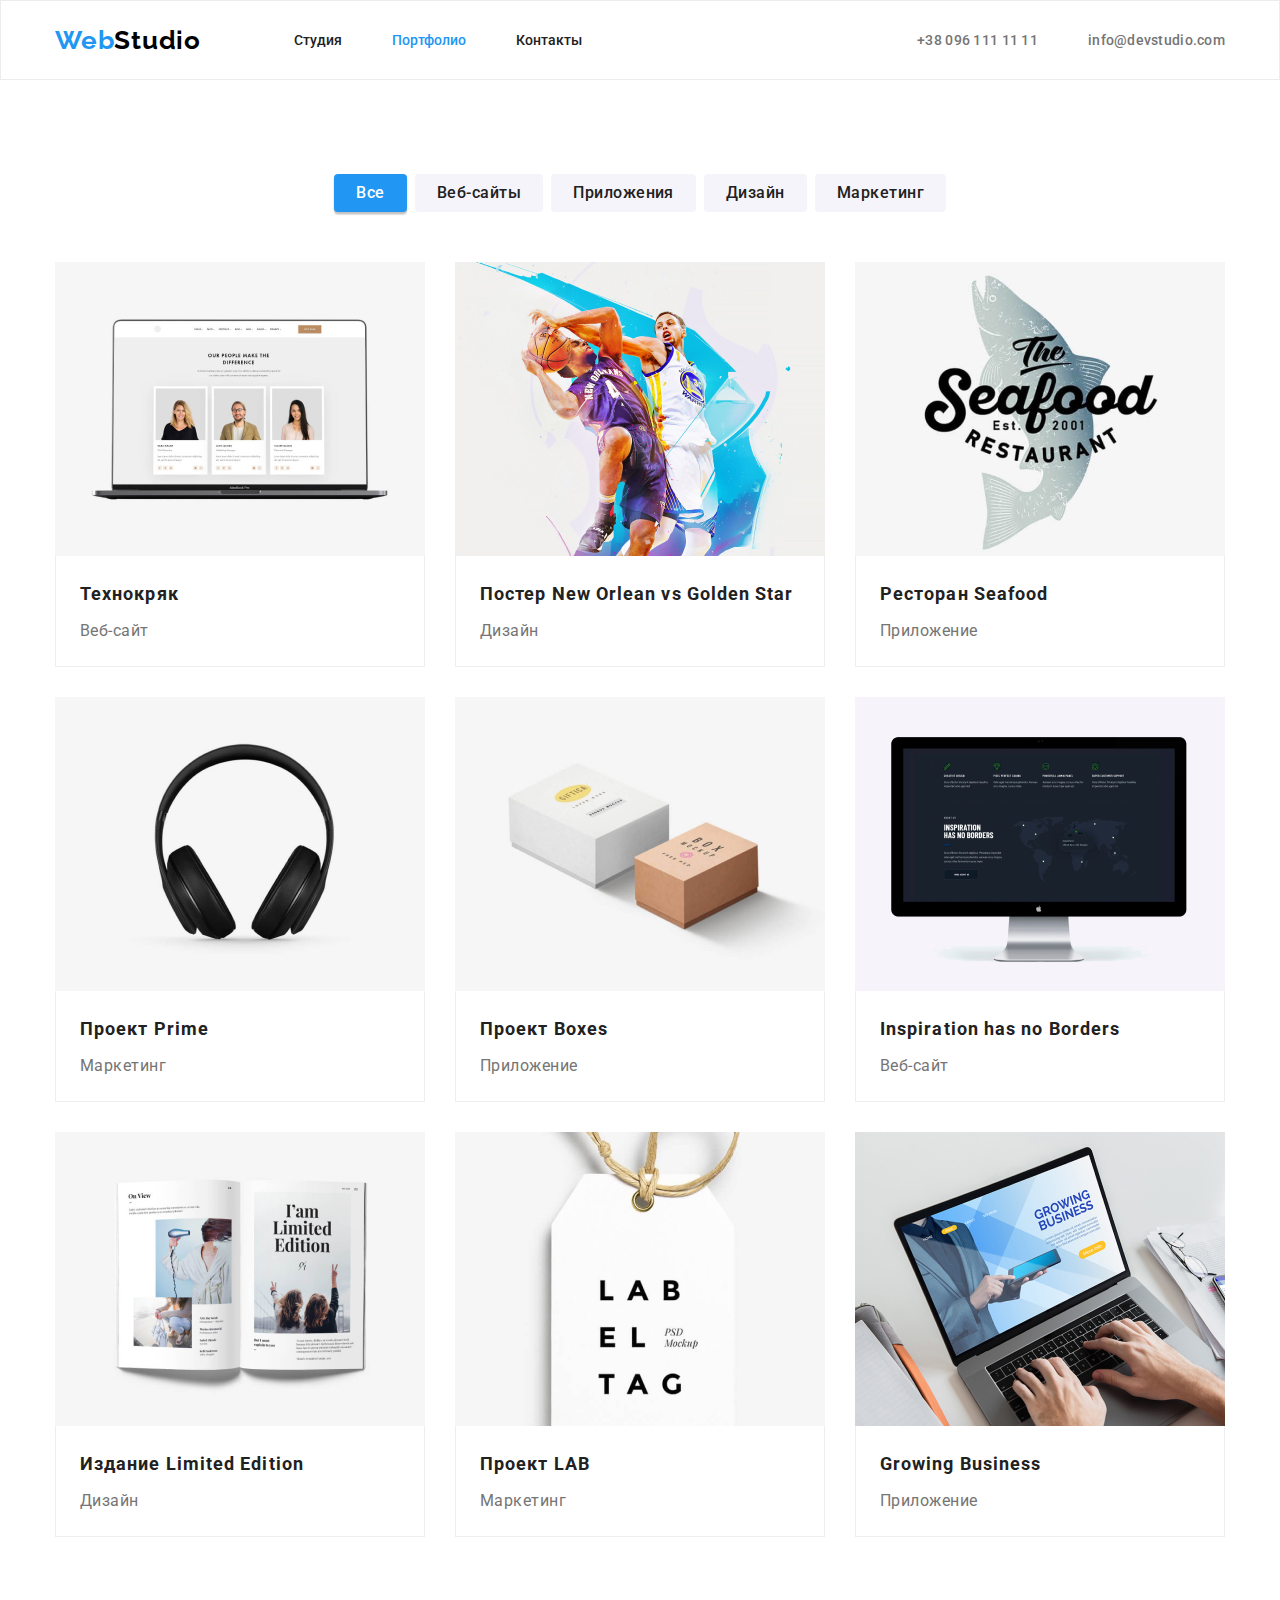
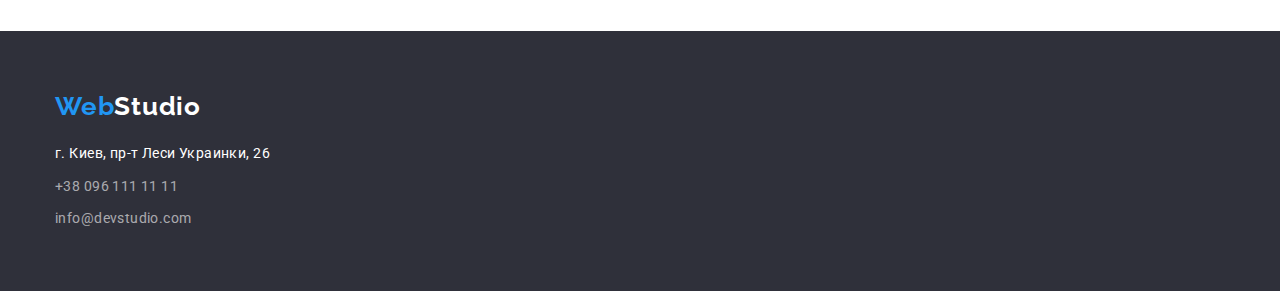
==== commit 8910ffb8: "Исправляет отступы" ====
--- a/portfolio.html
+++ b/portfolio.html
@@ -36,7 +36,7 @@
             <div class="container">
                 <h1 class="hidding-text">Портфолио</h1>
                 <ul class="portfolio-button-container">
-                    <li class="portfolio-filter"><button class="portfolio-button" type="button">Все</button></li>
+                    <li class="portfolio-filter"><button class="portfolio-button current" type="button">Все</button></li>
                     <li class="portfolio-filter"><button class="portfolio-button" type="button">Веб-сайты</button></li>
                     <li class="portfolio-filter"><button class="portfolio-button" type="button">Приложения</button></li>
                     <li class="portfolio-filter"><button class="portfolio-button" type="button">Дизайн</button></li>
@@ -113,12 +113,16 @@
     </main>
     <footer class="footer-section">
         <div class="container">
-            <a href="./index.html" class="footer-studio-name">Web<span class="second-logo-color-footer">Studio</span></a>
+            <div class="footer-studio-name-block">
+                <a href="./index.html" class="footer-studio-name">Web<span class="second-logo-color-footer">Studio</span></a>
+            </div>
             <address>
                 <ul class="footer-list">
                     <li class="studio-adress">г. Киев, пр-т Леси Украинки, 26</li>
-                    <li class="footer-contacts"><a class="footer-contacts-link" href="tel:+380961111111">+38 096 111 11 11</a></li>
-                    <li class="footer-contacts"><a class="footer-contacts-link" href="mailto:info@devstudio.com">info@devstudio.com</a></li>
+                    <li class="footer-contacts"><a class="footer-contacts-link" href="tel:+380961111111">+38 096 111 11 11</a>
+                    </li>
+                    <li class="footer-contacts"><a class="footer-contacts-link"
+                            href="mailto:info@devstudio.com">info@devstudio.com</a></li>
                 </ul>
             </address>
         </div>
--- a/css/styles.css
+++ b/css/styles.css
@@ -44,6 +44,7 @@
 
 .header {
   border: 1px solid var(--border-color);
+  height: 80px;
 }
 
 .second-logo-color-header {
@@ -57,6 +58,8 @@
   letter-spacing: 0.02em;
   color: var(--third-studio-color);
   text-decoration: none;
+  padding-bottom: 32px;
+  padding-top: 32px;
 }
 .header-contacts:hover,
 .header-contacts:focus {
@@ -67,8 +70,6 @@
   display: flex;
   align-items: center;
   justify-content: space-between;
-  padding-top: 25px;
-  padding-bottom: 25px;
 }
 
 .nav-container {
@@ -115,6 +116,8 @@
   letter-spacing: 0.03em;
   color: var(--studio-color);
   margin-right: 93px;
+  padding-bottom: 24px;
+  padding-top: 24px;
 }
 
 .second-logo-color-footer {
@@ -128,6 +131,8 @@
   list-style-type: none;
   text-decoration: none;
   color: var(--second-studio-color);
+  padding-bottom: 32px;
+  padding-top: 32px;
 }
 
 .link:hover,
@@ -195,28 +200,28 @@
   text-transform: uppercase;
   color: var(--second-studio-color);
   margin-bottom: 10px;
+  height: 16px;
 }
 
 .peculiarities-text {
   font-size: 14px;
   line-height: 1.71;
   letter-spacing: 0.03em;
+  height: 75px;
 }
 
 .peculiarities-container {
   margin-right: 30px;
+  width: 270px;
 }
 
 .peculiarities-container:last-child {
   margin-right: 0;
-  width: 270;
-  height: 75px;
 }
 
 .peculiarities-list {
   list-style-type: none;
   display: flex;
-  justify-content: space-between;
 }
 
 /* OUR WORCKS */
@@ -276,7 +281,10 @@
   letter-spacing: 0.03em;
   color: var(--second-studio-color);
   margin-bottom: 10px;
-  margin-top: 30px;
+}
+
+.team-member-text {
+  padding: 30px 0;
 }
 
 .position {
@@ -292,7 +300,6 @@
   box-shadow: 0px 1px 3px rgba(0, 0, 0, 0.12), 0px 1px 1px rgba(0, 0, 0, 0.14),
     0px 2px 1px rgba(0, 0, 0, 0.2);
   border-radius: 0px 0px 4px 4px;
-  padding-bottom: 30px;
 }
 
 .team-member-cart:last-child {
@@ -310,6 +317,10 @@
   color: var(--studio-color);
 }
 
+.footer-studio-name-block {
+  margin-bottom: 20px;
+}
+
 .studio-adress {
   font-style: normal;
   font-weight: normal;
@@ -317,8 +328,7 @@
   line-height: 1.7;
   letter-spacing: 0.03em;
   color: var(--first-logo-color);
-  margin-top: 20px;
-  margin-bottom: 9px;
+  margin-bottom: 10px;
 }
 
 .footer-contacts-link {
@@ -329,11 +339,10 @@
   letter-spacing: 0.03em;
   color: var(--footer-contacts-color);
   text-decoration: none;
+}
+
+.footer-contacts {
   margin-bottom: 8px;
-}
-
-.footer-contacts {
-  margin-bottom: 9px;
 }
 
 .footer-contacts:last-child {
@@ -360,6 +369,7 @@
   list-style-type: none;
   display: flex;
   justify-content: center;
+  margin-bottom: 50px;
 }
 
 .portfolio-button {
@@ -381,7 +391,6 @@
 
 .portfolio-filter {
   margin-right: 8px;
-  margin-bottom: 50px;
 }
 
 .portfolio-filter:last-child {
@@ -396,10 +405,20 @@
   box-shadow: 0px 3px 1px rgba(0, 0, 0, 0.1), 0px 1px 2px rgba(0, 0, 0, 0.08),
     0px 2px 2px rgba(0, 0, 0, 0.12);
 }
+.portfolio-button.current {
+  color: var(--active-text-color);
+  background: var(--studio-color);
+  box-shadow: 0px 3px 1px rgba(0, 0, 0, 0.1), 0px 1px 2px rgba(0, 0, 0, 0.08),
+    0px 2px 2px rgba(0, 0, 0, 0.12);
+}
 
 .section {
   padding-bottom: 94px;
   padding-top: 94px;
+}
+
+.section:nth-child(0n + 3) {
+  padding-top: 0;
 }
 
 /* PORTFOLIO-PROJECT */
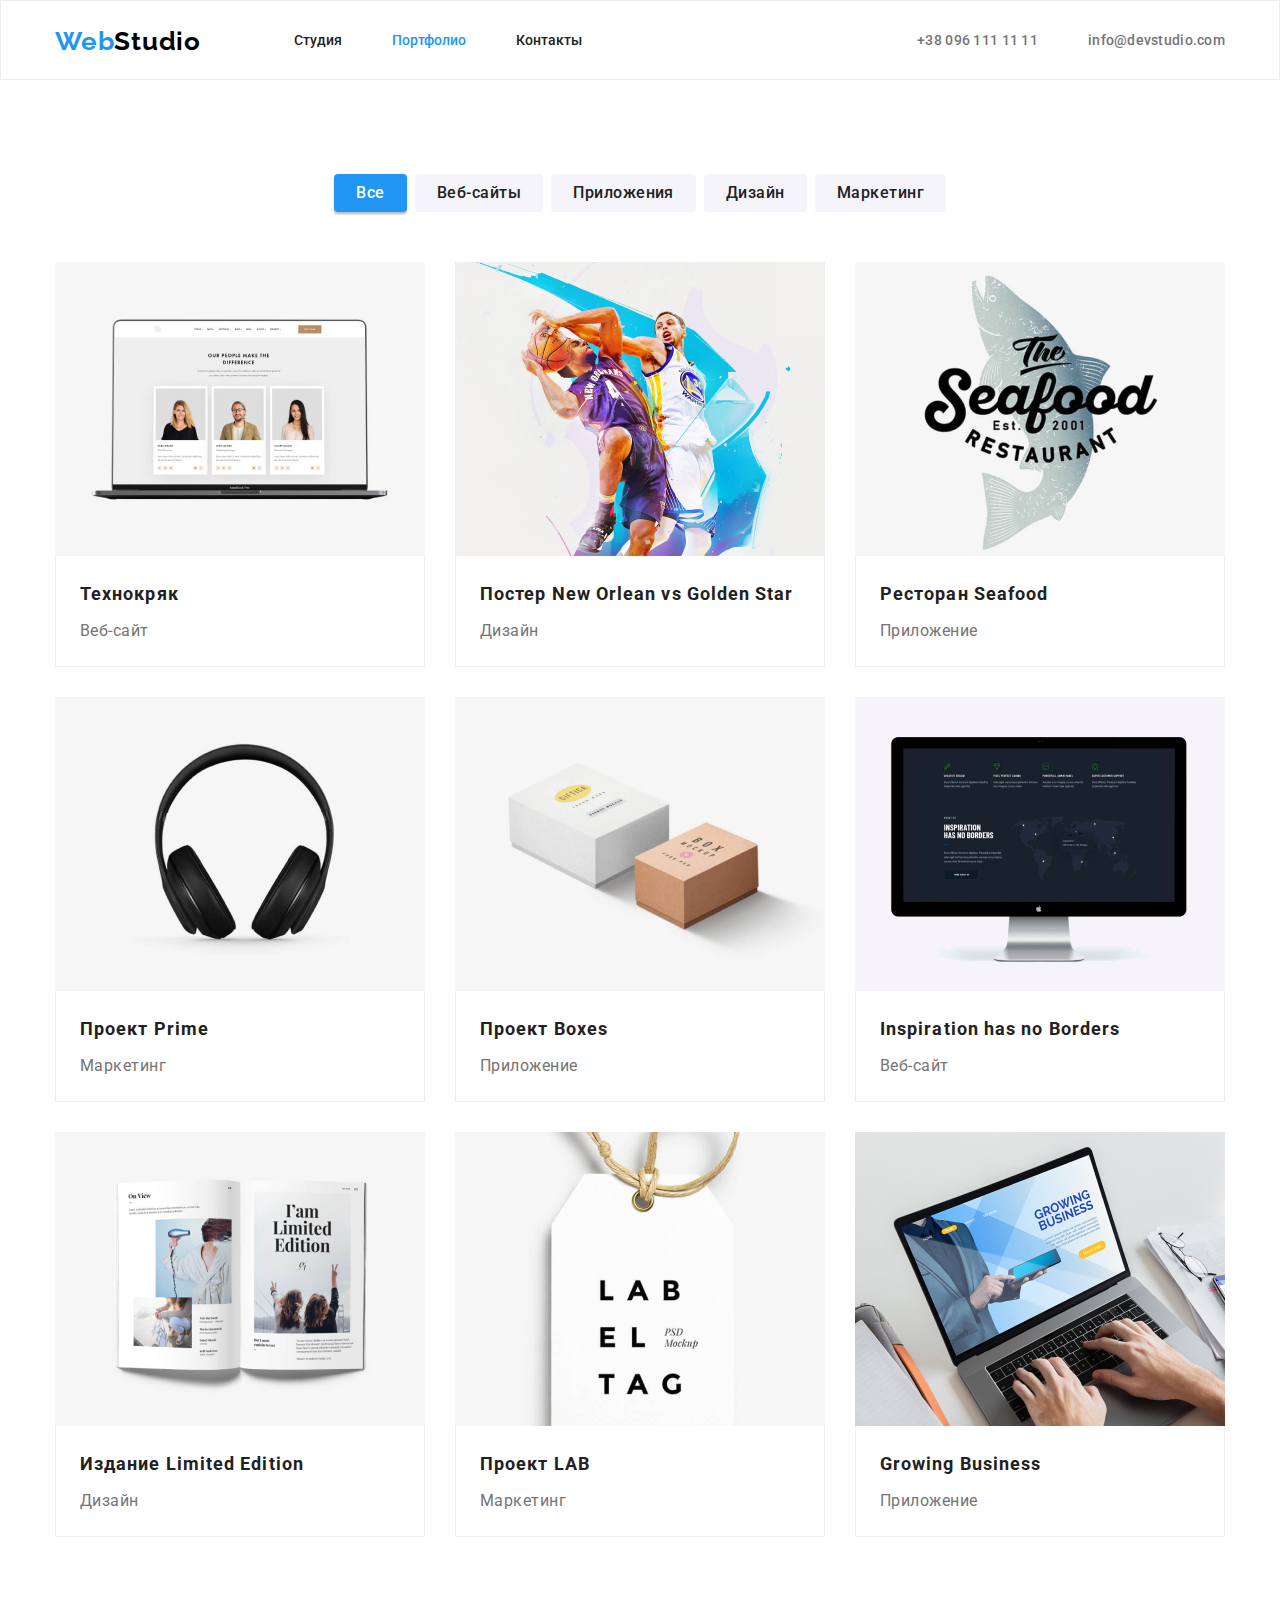
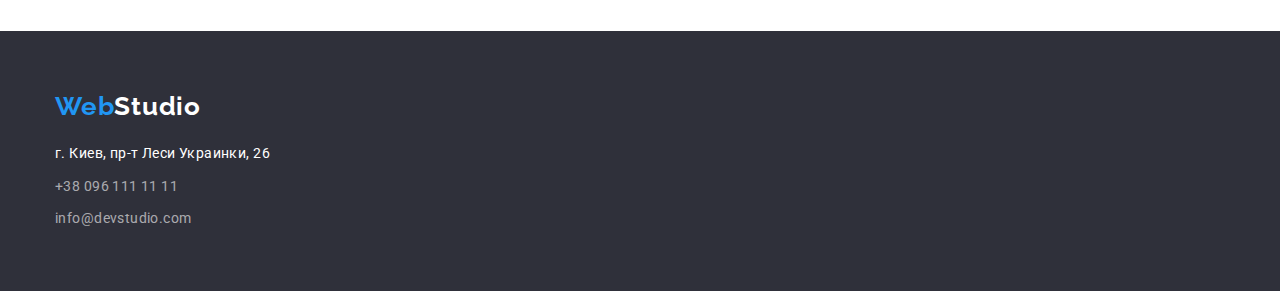
==== commit 863f7b11: "Добавляет флексы в хедер и лого в футере + паддинги в героик" ====
--- a/portfolio.html
+++ b/portfolio.html
@@ -113,10 +113,8 @@
     </main>
     <footer class="footer-section">
         <div class="container">
-            <div class="footer-studio-name-block">
-                <a href="./index.html" class="footer-studio-name">Web<span class="second-logo-color-footer">Studio</span></a>
-            </div>
-            <address>
+                    <a href="./index.html" class="footer-studio-name">Web<span class="second-logo-color-footer">Studio</span></a>
+                <address>
                 <ul class="footer-list">
                     <li class="studio-adress">г. Киев, пр-т Леси Украинки, 26</li>
                     <li class="footer-contacts"><a class="footer-contacts-link" href="tel:+380961111111">+38 096 111 11 11</a>
--- a/css/styles.css
+++ b/css/styles.css
@@ -60,6 +60,7 @@
   text-decoration: none;
   padding-bottom: 32px;
   padding-top: 32px;
+  display: flex;
 }
 .header-contacts:hover,
 .header-contacts:focus {
@@ -133,6 +134,7 @@
   color: var(--second-studio-color);
   padding-bottom: 32px;
   padding-top: 32px;
+  display: flex;
 }
 
 .link:hover,
@@ -315,9 +317,7 @@
   text-decoration: none;
   letter-spacing: 0.03em;
   color: var(--studio-color);
-}
-
-.footer-studio-name-block {
+  display: flex;
   margin-bottom: 20px;
 }
 
